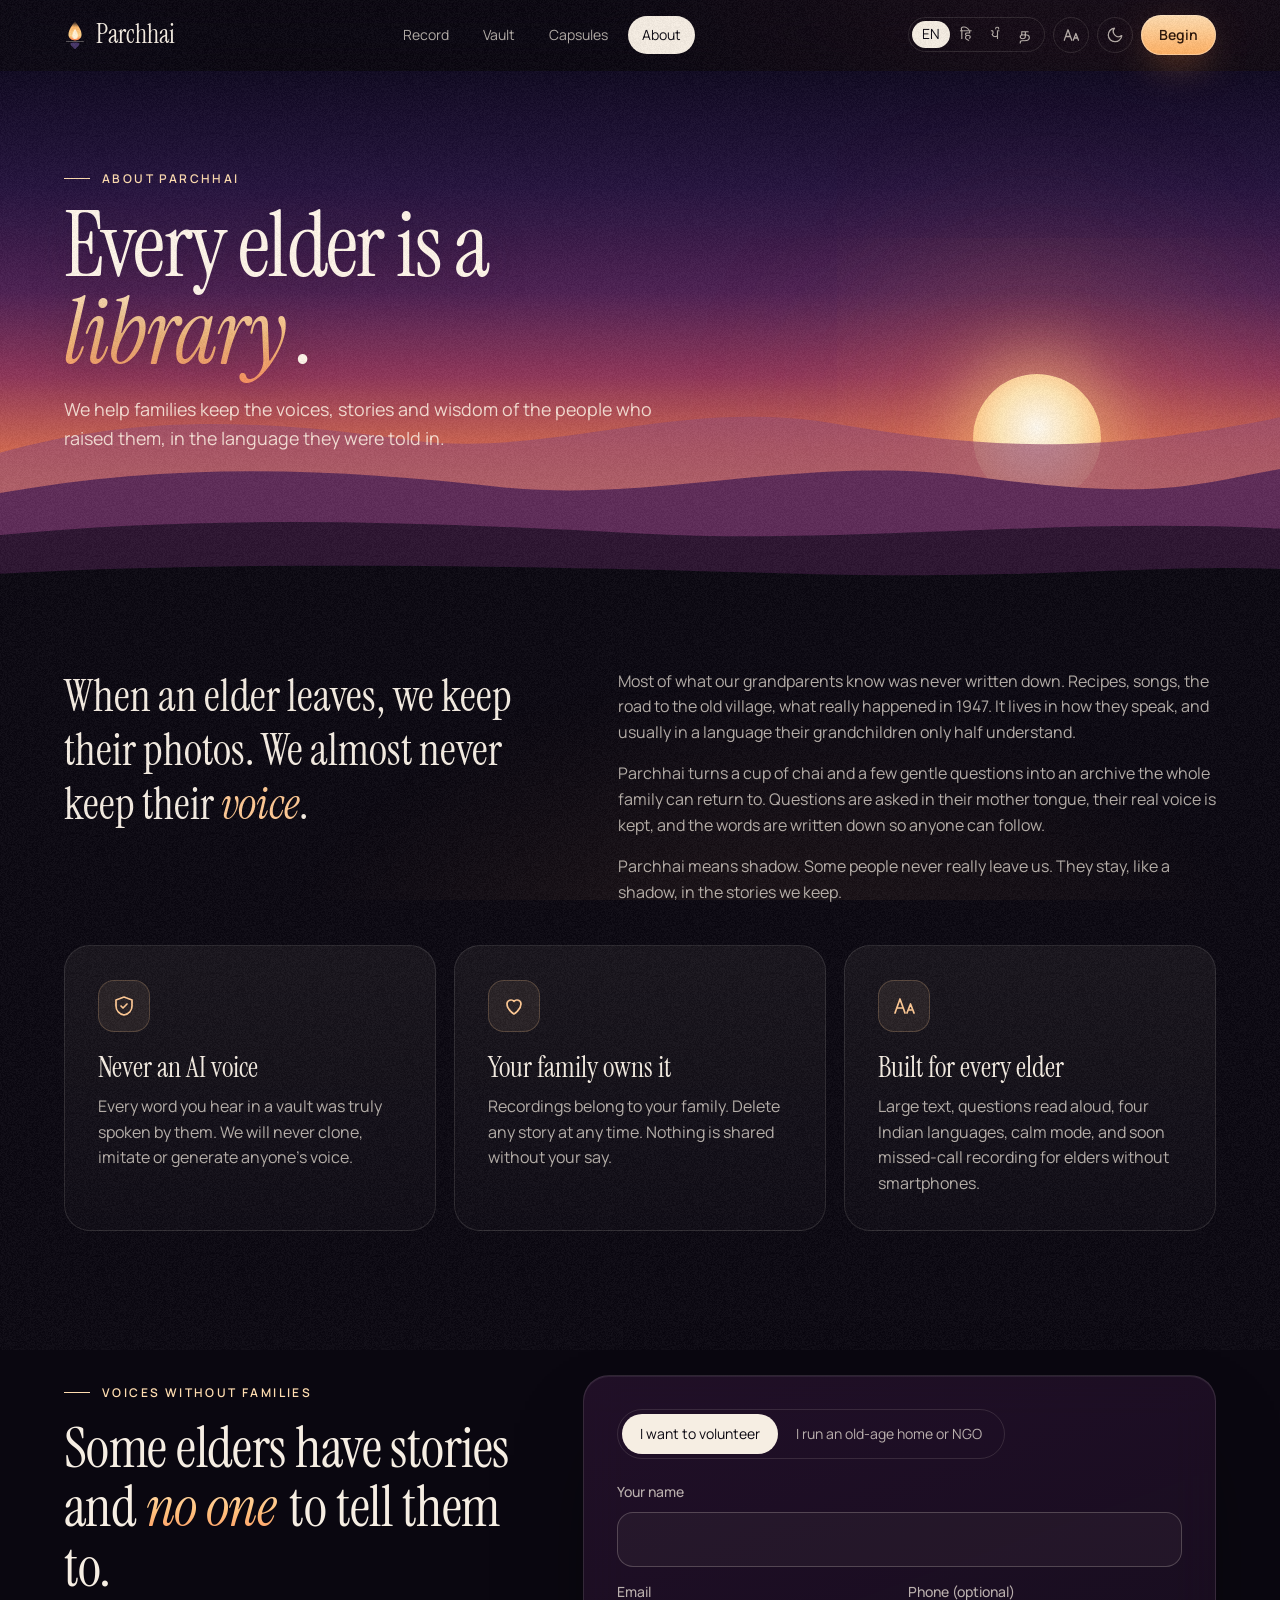
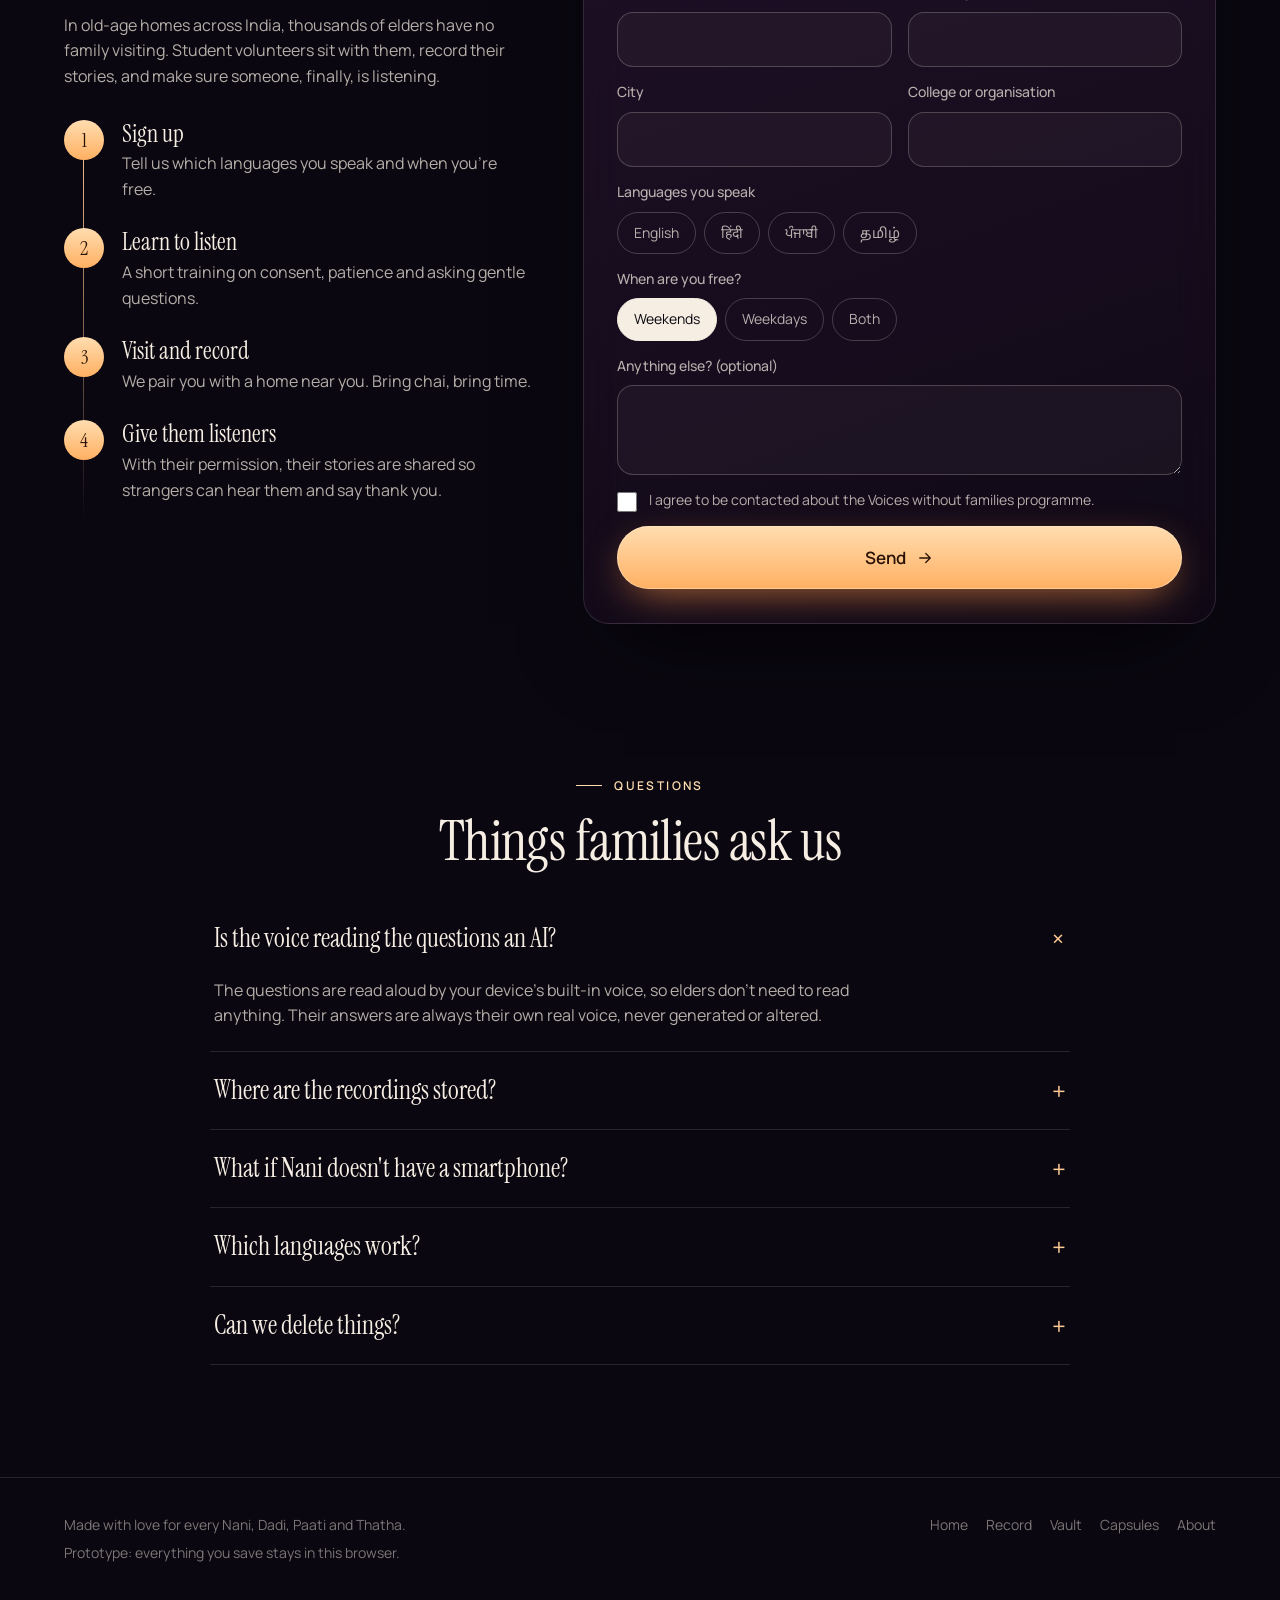
==== about.html @ 4f020696 "Add about page with promises, volunteer sign-up and FAQs Mission, three promises (never an AI voice," ====
<!doctype html>
<html lang="en" data-title="ab.title">
<head>
<meta charset="utf-8">
<meta name="viewport" content="width=device-width, initial-scale=1">
<title>About · Parchhai</title>
<link rel="icon" href="assets/img/favicon.svg" type="image/svg+xml">
<link rel="preconnect" href="https://fonts.googleapis.com">
<link rel="preconnect" href="https://fonts.gstatic.com" crossorigin>
<link href="https://fonts.googleapis.com/css2?family=Instrument+Serif:ital@0;1&family=Manrope:wght@400;500;600;700&display=swap" rel="stylesheet">
<link href="https://fonts.googleapis.com/css2?family=Tiro+Devanagari+Hindi&family=Tiro+Gurmukhi&family=Tiro+Tamil&family=Noto+Sans+Devanagari:wght@400;500;600&family=Noto+Sans+Gurmukhi:wght@400;500;600&family=Noto+Sans+Tamil:wght@400;500;600&display=swap" rel="stylesheet">
<link rel="stylesheet" href="assets/css/app.css">
<style>
  .mission { display: grid; grid-template-columns: minmax(0, .9fr) minmax(0, 1.1fr); gap: clamp(28px, 5vw, 80px); align-items: start; }
  .mission .big { font-family: var(--display); font-size: clamp(28px, 3.4vw, 46px); line-height: 1.25; }
  html:not([lang="en"]) .mission .big { line-height: 1.5; font-size: clamp(24px, 2.8vw, 38px); }
  .mission .big em { font-style: italic; color: var(--peach); }
  .mission p + p { margin-top: 16px; }
  .promises { display: grid; grid-template-columns: repeat(3, minmax(0, 1fr)); gap: 18px; margin-top: 40px; }
  .promise .ic { width: 52px; height: 52px; border-radius: 16px; display: grid; place-items: center; color: var(--peach);
    background: rgba(255, 201, 148, .08); border: 1px solid rgba(255, 201, 148, .22); }
  .promise .ic svg { width: 24px; height: 24px; }
  .promise h3 { margin-top: 20px; }
  .promise p { margin-top: 10px; }

  .vol { display: grid; grid-template-columns: minmax(0, .85fr) minmax(0, 1.15fr); gap: clamp(24px, 4vw, 56px); align-items: start; }
  .timeline { list-style: none; margin-top: 30px; position: relative; }
  .timeline::before { content: ""; position: absolute; left: 19px; top: 8px; bottom: 8px; width: 1px; background: linear-gradient(var(--peach), transparent); }
  .timeline li { position: relative; padding: 0 0 26px 58px; }
  .timeline li b { position: absolute; left: 0; top: 0; width: 40px; height: 40px; border-radius: 50%; display: grid; place-items: center;
    font-family: "Instrument Serif", Georgia, serif; font-weight: 400; font-size: 20px; color: #2a1306; background: linear-gradient(180deg, #FFDDB0, var(--saffron)); }
  .timeline h3 { font-size: 24px; }
  .timeline p { margin-top: 4px; }
  .seg { display: inline-flex; padding: 4px; border-radius: 999px; border: 1px solid var(--line); margin-bottom: 22px; flex-wrap: wrap; }
  .seg button { padding: 9px 18px; border-radius: 999px; font-size: 14px; color: var(--ink-2); }
  .seg button[aria-pressed="true"] { background: var(--ink); color: var(--bg); }
  .langs-pick { display: flex; flex-wrap: wrap; gap: 8px; }
  .thanks { text-align: center; padding: 30px 10px; }
  .thanks .orb { width: 90px; height: 90px; }
  .thanks h2 { margin-top: 22px; }

  .faq { max-width: 860px; margin: 30px auto 0; }
  .faq details { border-bottom: 1px solid var(--line); }
  .faq summary { list-style: none; cursor: pointer; display: flex; justify-content: space-between; align-items: center; gap: 16px; padding: 22px 4px;
    font-family: var(--display); font-size: clamp(21px, 2vw, 26px); line-height: 1.3; }
  .faq summary::-webkit-details-marker { display: none; }
  .faq summary::after { content: "+"; font-family: var(--body); font-size: 24px; color: var(--peach); transition: transform .3s; flex: none; }
  .faq details[open] summary::after { transform: rotate(45deg); }
  .faq details p { padding: 0 4px 22px; color: var(--ink-2); max-width: 70ch; }
  .center { text-align: center; }
  @media (max-width: 900px) { .mission, .vol { grid-template-columns: 1fr; } .promises { grid-template-columns: 1fr; } }
</style>
</head>
<body data-page="about">
<main>
  <header class="page-hero">
    <div class="wrap">
      <span class="kicker" data-i18n="ab.kicker"></span>
      <h1 data-i18n="ab.h1"></h1>
      <p class="lede" data-i18n="ab.lede"></p>
    </div>
  </header>

  <section class="section">
    <div class="wrap mission">
      <p class="big reveal" data-i18n="ab.big"></p>
      <div class="muted reveal" style="--d:.1s"><p data-i18n="ab.p1"></p><p data-i18n="ab.p2"></p><p data-i18n="ab.p3"></p></div>
    </div>
    <div class="wrap promises">
      <article class="card lift promise reveal"><div class="ic"><span data-icon="shield"></span></div><h3 data-i18n="ab.pr1t"></h3><p class="muted" data-i18n="ab.pr1"></p></article>
      <article class="card lift promise reveal" style="--d:.1s"><div class="ic"><span data-icon="heart"></span></div><h3 data-i18n="ab.pr2t"></h3><p class="muted" data-i18n="ab.pr2"></p></article>
      <article class="card lift promise reveal" style="--d:.2s"><div class="ic"><span data-icon="elder"></span></div><h3 data-i18n="ab.pr3t"></h3><p class="muted" data-i18n="ab.pr3"></p></article>
    </div>
  </section>

  <section class="section" id="volunteer">
    <div class="wrap vol">
      <div class="reveal">
        <span class="kicker" data-i18n="ab.vk"></span>
        <h2 style="margin-top:16px" data-i18n="ab.vt"></h2>
        <p class="muted" style="margin-top:16px" data-i18n="ab.vp"></p>
        <ol class="timeline">
          <li><b>1</b><h3 data-i18n="ab.s1t"></h3><p class="muted" data-i18n="ab.s1"></p></li>
          <li><b>2</b><h3 data-i18n="ab.s2t"></h3><p class="muted" data-i18n="ab.s2"></p></li>
          <li><b>3</b><h3 data-i18n="ab.s3t"></h3><p class="muted" data-i18n="ab.s3"></p></li>
          <li><b>4</b><h3 data-i18n="ab.s4t"></h3><p class="muted" data-i18n="ab.s4"></p></li>
        </ol>
      </div>
      <div class="card glass reveal" style="--d:.1s" id="vol-card">
        <form id="vol-form" novalidate>
          <div class="seg" role="group" id="role">
            <button type="button" aria-pressed="true" data-r="volunteer" data-i18n="ab.rVol"></button>
            <button type="button" aria-pressed="false" data-r="home" data-i18n="ab.rHome"></button>
          </div>
          <div class="stack">
            <label class="field"><span id="l-name" data-i18n="ab.name"></span><input class="input" id="v-name" autocomplete="name" required></label>
            <div class="grid-2">
              <label class="field"><span data-i18n="ab.email"></span><input class="input" id="v-email" type="email" autocomplete="email" required></label>
              <label class="field"><span data-i18n="ab.phone"></span><input class="input" id="v-phone" type="tel" autocomplete="tel" inputmode="tel"></label>
            </div>
            <div class="grid-2">
              <label class="field"><span data-i18n="ab.city"></span><input class="input" id="v-city" autocomplete="address-level2"></label>
              <label class="field"><span id="l-org" data-i18n="ab.org"></span><input class="input" id="v-org"></label>
            </div>
            <div class="field"><span data-i18n="ab.speaks"></span><div class="langs-pick" id="v-langs"></div></div>
            <div class="field" id="when-field"><span data-i18n="ab.when"></span><div class="chips" id="v-when"></div></div>
            <label class="field"><span data-i18n="ab.msg"></span><textarea class="textarea" id="v-msg" style="min-height:90px"></textarea></label>
            <label class="check"><input type="checkbox" id="v-ok"><span class="muted small" data-i18n="ab.ok"></span></label>
            <button class="btn btn-primary btn-lg" type="submit" style="width:100%"><span data-i18n="ab.send"></span><span data-icon="arrow"></span></button>
          </div>
        </form>
        <div class="thanks" id="thanks" hidden><div class="orb"></div><h2 data-i18n="ab.thxT"></h2><p class="muted" style="margin-top:12px" data-i18n="ab.thx"></p></div>
      </div>
    </div>
  </section>

  <section class="section">
    <div class="wrap center"><span class="kicker" data-i18n="ab.fk"></span><h2 style="margin-top:16px" data-i18n="ab.ft"></h2></div>
    <div class="faq" id="faq"></div>
  </section>
</main>

<script src="assets/js/core.js"></script>
<script src="assets/js/db.js"></script>
<script src="assets/js/pages/about.js"></script>
</body>
</html>
---- assets/css/app.css ----
/* =========================================================
   Parchhai: shared design system for the app pages
   Night ink, dawn light, ivory type.
   ========================================================= */
:root {
  --bg: #0a0710;
  --bg-2: #120c18;
  --surface: rgba(255, 244, 232, .045);
  --surface-2: rgba(255, 244, 232, .08);
  --ink: #F6EEE3;
  --ink-2: rgba(246, 238, 227, .72);
  --ink-3: rgba(246, 238, 227, .48);
  --line: rgba(246, 238, 227, .12);
  --line-2: rgba(246, 238, 227, .22);
  --peach: #FFC994;
  --saffron: #FFB062;
  --ember: #FF8A5C;
  --rose: #E8768A;
  --dusk: #8E6BD0;
  --ok: #8FD9A8;
  --danger: #FF7A70;
  --dawn: linear-gradient(180deg, #0e0820 0%, #24123d 22%, #4d2052 42%, #8f3558 58%, #d0664f 72%, #f19a5c 84%, #f8c27f 94%);
  --glow: 0 30px 80px -30px rgba(255, 150, 90, .45);
  --display: "Instrument Serif", "Tiro Devanagari Hindi", "Tiro Gurmukhi", "Tiro Tamil", Georgia, serif;
  --body: "Manrope", "Noto Sans Devanagari", "Noto Sans Gurmukhi", "Noto Sans Tamil", system-ui, sans-serif;
  --gutter: clamp(16px, 5vw, 64px);
  --radius: 26px;
}

* { box-sizing: border-box; margin: 0; padding: 0; }
html { -webkit-text-size-adjust: 100%; scroll-behavior: smooth; }
html.elder { font-size: 125%; }
body { background: var(--bg); color: var(--ink); font-family: var(--body); line-height: 1.6; min-height: 100svh; overflow-x: hidden; }
html:not([lang="en"]) body { line-height: 1.75; }
a { color: inherit; }
button, input, select, textarea { font: inherit; color: inherit; }
button { background: none; border: 0; cursor: pointer; }
img { max-width: 100%; display: block; }
:focus-visible { outline: 2px solid var(--peach); outline-offset: 3px; border-radius: 8px; }
.sr-only { position: absolute; width: 1px; height: 1px; overflow: hidden; clip: rect(0 0 0 0); white-space: nowrap; }
[hidden] { display: none !important; }

/* soft ambient light behind everything */
body::before { content: ""; position: fixed; inset: 0; z-index: -2; pointer-events: none;
  background:
    radial-gradient(900px 600px at 85% -10%, rgba(232, 118, 138, .14), transparent 60%),
    radial-gradient(800px 600px at -10% 30%, rgba(142, 107, 208, .12), transparent 60%),
    radial-gradient(900px 700px at 60% 120%, rgba(255, 176, 98, .10), transparent 60%); }
body::after { content: ""; position: fixed; inset: -50%; z-index: 100; pointer-events: none; opacity: .045;
  background-image: var(--grain); animation: grain 1s steps(5) infinite; }
@keyframes grain { 0%{transform:translate(0,0)} 25%{transform:translate(-2%,3%)} 50%{transform:translate(3%,-1%)} 75%{transform:translate(-3%,-2%)} 100%{transform:translate(0,0)} }

/* ---------- nav ---------- */
.nav { position: sticky; top: 0; z-index: 50; display: flex; align-items: center; justify-content: space-between; gap: 12px;
  padding: 14px var(--gutter); background: rgba(10, 7, 16, .55); backdrop-filter: blur(16px) saturate(1.2);
  -webkit-backdrop-filter: blur(16px) saturate(1.2); border-bottom: 1px solid transparent; transition: border-color .3s, background .3s; }
.nav.solid { border-bottom-color: var(--line); background: rgba(10, 7, 16, .78); }
.brand { display: flex; align-items: center; gap: 10px; text-decoration: none; flex: none; }
.brand svg { width: 22px; height: 30px; }
.brand b { font-family: "Instrument Serif", Georgia, serif; font-weight: 400; font-size: 26px; }
.nav-links { display: flex; gap: 6px; }
.nav-links a { text-decoration: none; font-size: 14px; color: var(--ink-2); padding: 8px 14px; border-radius: 999px; transition: color .2s, background .2s; }
.nav-links a:hover { color: var(--ink); background: var(--surface); }
.nav-links a[aria-current="page"] { color: var(--bg); background: var(--ink); }
.tools { display: flex; align-items: center; gap: 8px; }
.langs { display: flex; border: 1px solid var(--line); border-radius: 999px; padding: 3px; }
.langs button { padding: 5px 10px; border-radius: 999px; font-size: 14px; color: var(--ink-2); line-height: 1.2; transition: background .3s, color .3s; }
.langs button[aria-pressed="true"] { background: var(--ink); color: var(--bg); }
.icon-btn { width: 36px; height: 36px; border-radius: 50%; border: 1px solid var(--line); display: grid; place-items: center; color: var(--ink-2);
  transition: border-color .3s, color .3s, background .3s; flex: none; }
.icon-btn:hover, .icon-btn[aria-pressed="true"] { border-color: var(--peach); color: var(--peach); }
.icon-btn svg { width: 18px; height: 18px; }

/* bottom tab bar on phones */
.tabbar { display: none; }
@media (max-width: 860px) {
  .nav-links { display: none; }
  .tabbar { position: fixed; left: 12px; right: 12px; bottom: 12px; z-index: 60; display: grid; grid-template-columns: repeat(4, 1fr);
    padding: 6px; border-radius: 22px; background: rgba(18, 12, 24, .82); border: 1px solid var(--line);
    backdrop-filter: blur(18px); -webkit-backdrop-filter: blur(18px); box-shadow: 0 20px 50px -20px rgba(0, 0, 0, .8); }
  .tabbar a { display: flex; flex-direction: column; align-items: center; gap: 2px; padding: 8px 4px; border-radius: 16px; text-decoration: none;
    font-size: 11px; color: var(--ink-3); line-height: 1.2; text-align: center; }
  .tabbar a svg { width: 22px; height: 22px; }
  .tabbar a[aria-current="page"] { color: var(--bg); background: var(--ink); }
  body { padding-bottom: 96px; }
}
@media (max-width: 480px) { .nav .btn { display: none; } .brand b { font-size: 22px; } .langs button { padding: 5px 8px; font-size: 13px; } }

/* ---------- buttons ---------- */
.btn { display: inline-flex; align-items: center; justify-content: center; gap: 10px; padding: 14px 24px; border-radius: 999px; font-weight: 600;
  font-size: 15px; text-decoration: none; transition: transform .3s cubic-bezier(.2,.8,.2,1), box-shadow .3s, background .3s, border-color .3s, opacity .3s;
  white-space: nowrap; }
.btn svg { width: 18px; height: 18px; flex: none; }
.btn-primary { background: linear-gradient(180deg, #FFDDB0, var(--saffron)); color: #2a1306;
  box-shadow: inset 0 0 0 1px rgba(255, 236, 210, .45), 0 12px 40px -12px rgba(255, 150, 70, .75); }
.btn-primary:hover { transform: translateY(-2px); box-shadow: inset 0 0 0 1px rgba(255,236,210,.6), 0 18px 56px -12px rgba(255,150,70,.95); }
.btn-ghost { border: 1px solid var(--line-2); background: var(--surface); }
.btn-ghost:hover { border-color: rgba(255, 201, 148, .55); background: rgba(255, 201, 148, .07); }
.btn-quiet { color: var(--ink-2); padding-inline: 14px; }
.btn-quiet:hover { color: var(--ink); }
.btn-danger { color: var(--danger); border: 1px solid rgba(255, 122, 112, .35); }
.btn[disabled], .btn[aria-disabled="true"] { opacity: .45; pointer-events: none; }
.btn-sm { padding: 9px 16px; font-size: 14px; }
.btn-lg { padding: 18px 32px; font-size: 17px; }
.nav .btn { padding: 9px 18px; font-size: 14px; }

/* ---------- page hero: a slice of dawn ---------- */
.page-hero { position: relative; isolation: isolate; overflow: hidden; padding: clamp(56px, 10vh, 110px) var(--gutter) clamp(110px, 16vh, 170px); }
.page-hero .sky { position: absolute; inset: 0; z-index: -3; background: var(--dawn); }
.page-hero .sun { position: absolute; z-index: -2; right: 14%; bottom: 18%; width: clamp(90px, 10vw, 150px); aspect-ratio: 1; border-radius: 50%;
  background: radial-gradient(circle at 50% 42%, #fffaf0 0%, #ffe6b5 40%, #ffc27e 72%, #ff9b63 100%);
  box-shadow: 0 0 60px 20px rgba(255, 200, 130, .5), 0 0 200px 90px rgba(255, 140, 90, .3); animation: rise 3s cubic-bezier(.2,.7,.2,1) both; }
@keyframes rise { from { transform: translateY(40px); opacity: .4; } }
.page-hero .hills { position: absolute; left: 0; right: 0; bottom: -1px; width: 100%; height: 46%; z-index: -1; }
.page-hero .wrap { position: relative; }
.page-hero h1 { font-family: var(--display); font-weight: 400; font-size: clamp(44px, 7vw, 104px); line-height: .98; letter-spacing: -.02em; margin-top: 14px;
  color: #FFF6EA; text-shadow: 0 6px 40px rgba(40, 10, 50, .35); max-width: 16ch; }
html:not([lang="en"]) .page-hero h1 { line-height: 1.25; letter-spacing: 0; font-size: clamp(38px, 5.6vw, 84px); }
.page-hero h1 em, h2 em { font-style: italic; padding-right: .08em; background: linear-gradient(180deg, #FFF0D2, #FFC27E 55%, #FF8F5E);
  -webkit-background-clip: text; background-clip: text; color: transparent; }
.page-hero .lede { color: rgba(255, 240, 226, .88); max-width: 54ch; margin-top: 18px; font-size: clamp(16px, 1.4vw, 19px); }

/* ---------- layout ---------- */
.wrap { max-width: 1200px; margin: 0 auto; }
main { position: relative; }
.section { padding: clamp(48px, 8vh, 96px) var(--gutter); }
.overlap { margin-top: clamp(-90px, -9vh, -60px); position: relative; z-index: 2; }
.kicker { display: inline-flex; align-items: center; gap: 12px; font-size: 12px; letter-spacing: .2em; text-transform: uppercase; color: #FFDDB0; font-weight: 600; }
html:not([lang="en"]) .kicker { letter-spacing: .03em; font-size: 14px; }
.kicker::before { content: ""; width: 26px; height: 1px; background: currentColor; }
h2 { font-family: var(--display); font-weight: 400; font-size: clamp(32px, 4.4vw, 60px); line-height: 1.06; letter-spacing: -.01em; }
html:not([lang="en"]) h2 { line-height: 1.3; font-size: clamp(28px, 3.8vw, 50px); }
h3 { font-family: var(--display); font-weight: 400; font-size: clamp(24px, 2.2vw, 32px); line-height: 1.15; }
.muted { color: var(--ink-2); }
.faint { color: var(--ink-3); }
.small { font-size: 14px; }
.row { display: flex; align-items: center; gap: 12px; flex-wrap: wrap; }
.spread { display: flex; align-items: center; justify-content: space-between; gap: 16px; flex-wrap: wrap; }
.stack > * + * { margin-top: 14px; }

/* ---------- surfaces ---------- */
.card { position: relative; border: 1px solid var(--line); border-radius: var(--radius); padding: clamp(20px, 2.6vw, 34px);
  background: linear-gradient(180deg, rgba(255, 244, 232, .055), rgba(255, 244, 232, .02)); overflow: hidden; isolation: isolate; }
.card.glass { background: linear-gradient(160deg, rgba(42, 20, 48, .72), rgba(18, 10, 24, .7)); backdrop-filter: blur(22px) saturate(1.25);
  -webkit-backdrop-filter: blur(22px) saturate(1.25); box-shadow: 0 40px 90px -40px rgba(0, 0, 0, .8), inset 0 1px 0 rgba(255, 255, 255, .07); }
.card.lift { transition: transform .4s cubic-bezier(.2,.8,.2,1), border-color .3s; }
.card.lift:hover { transform: translateY(-3px); border-color: var(--line-2); }
.card::before { content: ""; position: absolute; inset: 0; z-index: -1; opacity: 0; transition: opacity .4s;
  background: radial-gradient(380px circle at var(--cx, 50%) var(--cy, 50%), rgba(255, 201, 148, .12), transparent 60%); }
.card:hover::before { opacity: 1; }
.tag { display: inline-flex; align-items: center; gap: 6px; font-size: 12px; padding: 5px 11px; border-radius: 999px; border: 1px solid var(--line-2);
  color: var(--ink-2); white-space: nowrap; }
.tag.warm { color: #FFDDB0; border-color: rgba(255, 201, 148, .35); background: rgba(255, 201, 148, .06); }
.avatar { width: 56px; height: 56px; border-radius: 50%; flex: none; display: grid; place-items: center; overflow: hidden;
  font-family: var(--display); font-size: 24px; color: #FFE8C8; background: radial-gradient(circle at 50% 30%, #5a2c4c, #1e1020);
  box-shadow: 0 0 0 1px rgba(255, 201, 148, .3), 0 10px 30px -10px rgba(255, 140, 90, .5); }
.avatar img { width: 100%; height: 100%; object-fit: cover; }
.avatar.xl { width: 132px; height: 132px; font-size: 56px; box-shadow: 0 0 0 1px rgba(255, 201, 148, .4), 0 0 0 8px rgba(255, 201, 148, .07), 0 30px 70px -20px rgba(255, 140, 90, .6); }

/* ---------- forms ---------- */
.field { display: flex; flex-direction: column; gap: 8px; }
.field > span, .label { font-size: 14px; color: var(--ink-2); font-weight: 500; }
.input, .select, .textarea { width: 100%; padding: 14px 16px; border-radius: 16px; border: 1px solid var(--line-2); background: rgba(255, 244, 232, .04);
  color: var(--ink); transition: border-color .2s, background .2s, box-shadow .2s; }
.input::placeholder, .textarea::placeholder { color: var(--ink-3); }
.input:focus, .select:focus, .textarea:focus { outline: none; border-color: rgba(255, 201, 148, .6); background: rgba(255, 244, 232, .07);
  box-shadow: 0 0 0 4px rgba(255, 201, 148, .1); }
.select { appearance: none; background-image: linear-gradient(45deg, transparent 50%, var(--ink-2) 50%), linear-gradient(135deg, var(--ink-2) 50%, transparent 50%);
  background-position: calc(100% - 22px) 52%, calc(100% - 16px) 52%; background-size: 6px 6px; background-repeat: no-repeat; padding-right: 44px; }
.select option { background: #1a1020; }
.textarea { min-height: 120px; resize: vertical; line-height: 1.6; }
.grid-2 { display: grid; grid-template-columns: 1fr 1fr; gap: 16px; }
@media (max-width: 640px) { .grid-2 { grid-template-columns: 1fr; } }
.chips { display: flex; flex-wrap: wrap; gap: 8px; }
.chip { padding: 9px 16px; border-radius: 999px; border: 1px solid var(--line-2); font-size: 14px; color: var(--ink-2); transition: all .25s; background: transparent; }
.chip:hover { border-color: rgba(255, 201, 148, .5); color: var(--ink); }
.chip[aria-pressed="true"], .chip.on { background: var(--ink); color: var(--bg); border-color: var(--ink); }
.check { display: flex; gap: 12px; align-items: flex-start; cursor: pointer; }
.check input { width: 20px; height: 20px; accent-color: var(--saffron); margin-top: 3px; flex: none; }

/* ---------- motion ---------- */
.reveal { opacity: 0; transform: translateY(28px); filter: blur(8px);
  transition: opacity 1s cubic-bezier(.2,.7,.2,1), transform 1s cubic-bezier(.2,.7,.2,1), filter 1s; transition-delay: var(--d, 0s); }
.reveal.in { opacity: 1; transform: none; filter: none; }
[data-i18n] { transition: opacity .25s ease, filter .25s ease; }
.swapping [data-i18n] { opacity: 0; filter: blur(6px); }
html.calm *, html.calm *::before, html.calm *::after { animation: none !important; transition-duration: .01ms !important; transition-delay: 0s !important; }
html.calm .reveal { opacity: 1; transform: none; filter: none; }
@media (prefers-reduced-motion: reduce) { .reveal { opacity: 1; transform: none; filter: none; } }

/* ---------- toast + dialog ---------- */
.toast { position: fixed; left: 50%; bottom: 28px; z-index: 120; transform: translate(-50%, 20px); opacity: 0; pointer-events: none;
  padding: 14px 22px; border-radius: 999px; background: #F6EEE3; color: #1a0f14; font-weight: 600; font-size: 15px;
  box-shadow: 0 20px 50px -15px rgba(0, 0, 0, .7); transition: opacity .35s, transform .35s cubic-bezier(.2,.8,.2,1); max-width: calc(100% - 32px); text-align: center; }
.toast.on { opacity: 1; transform: translate(-50%, 0); }
@media (max-width: 860px) { .toast { bottom: 108px; } }
dialog.sheet { margin: auto; width: min(720px, calc(100% - 24px)); max-height: calc(100svh - 48px); border: 1px solid var(--line-2); border-radius: 30px;
  padding: 0; color: var(--ink); background: linear-gradient(160deg, #23122a, #120a18); box-shadow: 0 50px 120px -30px rgba(0, 0, 0, .9); }
dialog.sheet::backdrop { background: rgba(6, 3, 10, .7); backdrop-filter: blur(6px); }
dialog.sheet[open] { animation: sheet .5s cubic-bezier(.2,.8,.2,1); }
@keyframes sheet { from { opacity: 0; transform: translateY(30px) scale(.98); } }
.sheet-body { padding: clamp(22px, 3vw, 36px); overflow-y: auto; max-height: calc(100svh - 48px); }
.sheet-close { position: absolute; top: 14px; right: 14px; }

/* ---------- empty state ---------- */
.empty { text-align: center; padding: clamp(40px, 7vw, 80px) 20px; }
.empty h2 { max-width: 18ch; margin: 18px auto 0; }
.empty p { max-width: 46ch; margin: 14px auto 0; }
.empty .row { justify-content: center; margin-top: 26px; }
.orb { width: 120px; height: 120px; margin: 0 auto; border-radius: 50%;
  background: radial-gradient(circle at 50% 40%, #fff3dc, #ffc27e 45%, #ff8f5e 75%, transparent 76%);
  box-shadow: 0 0 60px 10px rgba(255, 170, 110, .45), 0 0 160px 60px rgba(232, 118, 138, .18); animation: breathe 5s ease-in-out infinite; }
@keyframes breathe { 50% { transform: scale(1.05); box-shadow: 0 0 80px 18px rgba(255, 170, 110, .55), 0 0 200px 80px rgba(232, 118, 138, .22); } }

/* ---------- footer ---------- */
.foot { margin-top: 40px; padding: 36px var(--gutter); border-top: 1px solid var(--line); color: var(--ink-3); font-size: 14px; }
.foot .wrap { display: flex; justify-content: space-between; gap: 16px 32px; flex-wrap: wrap; }
.foot nav { display: flex; gap: 18px; flex-wrap: wrap; }
.foot a { text-decoration: none; } .foot a:hover { color: var(--ink); }

/* audio waveform bars, shared */
.wave { display: flex; align-items: center; gap: 2px; height: 40px; min-width: 0; flex: 1; cursor: pointer; }
.wave i { flex: 1; min-width: 2px; border-radius: 2px; background: rgba(246, 238, 227, .2); height: var(--h, 40%); transition: background .15s; }
.wave i.done { background: linear-gradient(180deg, #FFE0B0, var(--saffron)); }
.play { width: 46px; height: 46px; border-radius: 50%; flex: none; display: grid; place-items: center; color: #2a1306;
  background: linear-gradient(180deg, #FFDDB0, var(--saffron)); box-shadow: 0 10px 30px -10px rgba(255, 150, 70, .8); transition: transform .25s; }
.play:hover { transform: scale(1.06); }
.play svg { width: 18px; height: 18px; }
.play[disabled] { opacity: .4; pointer-events: none; }
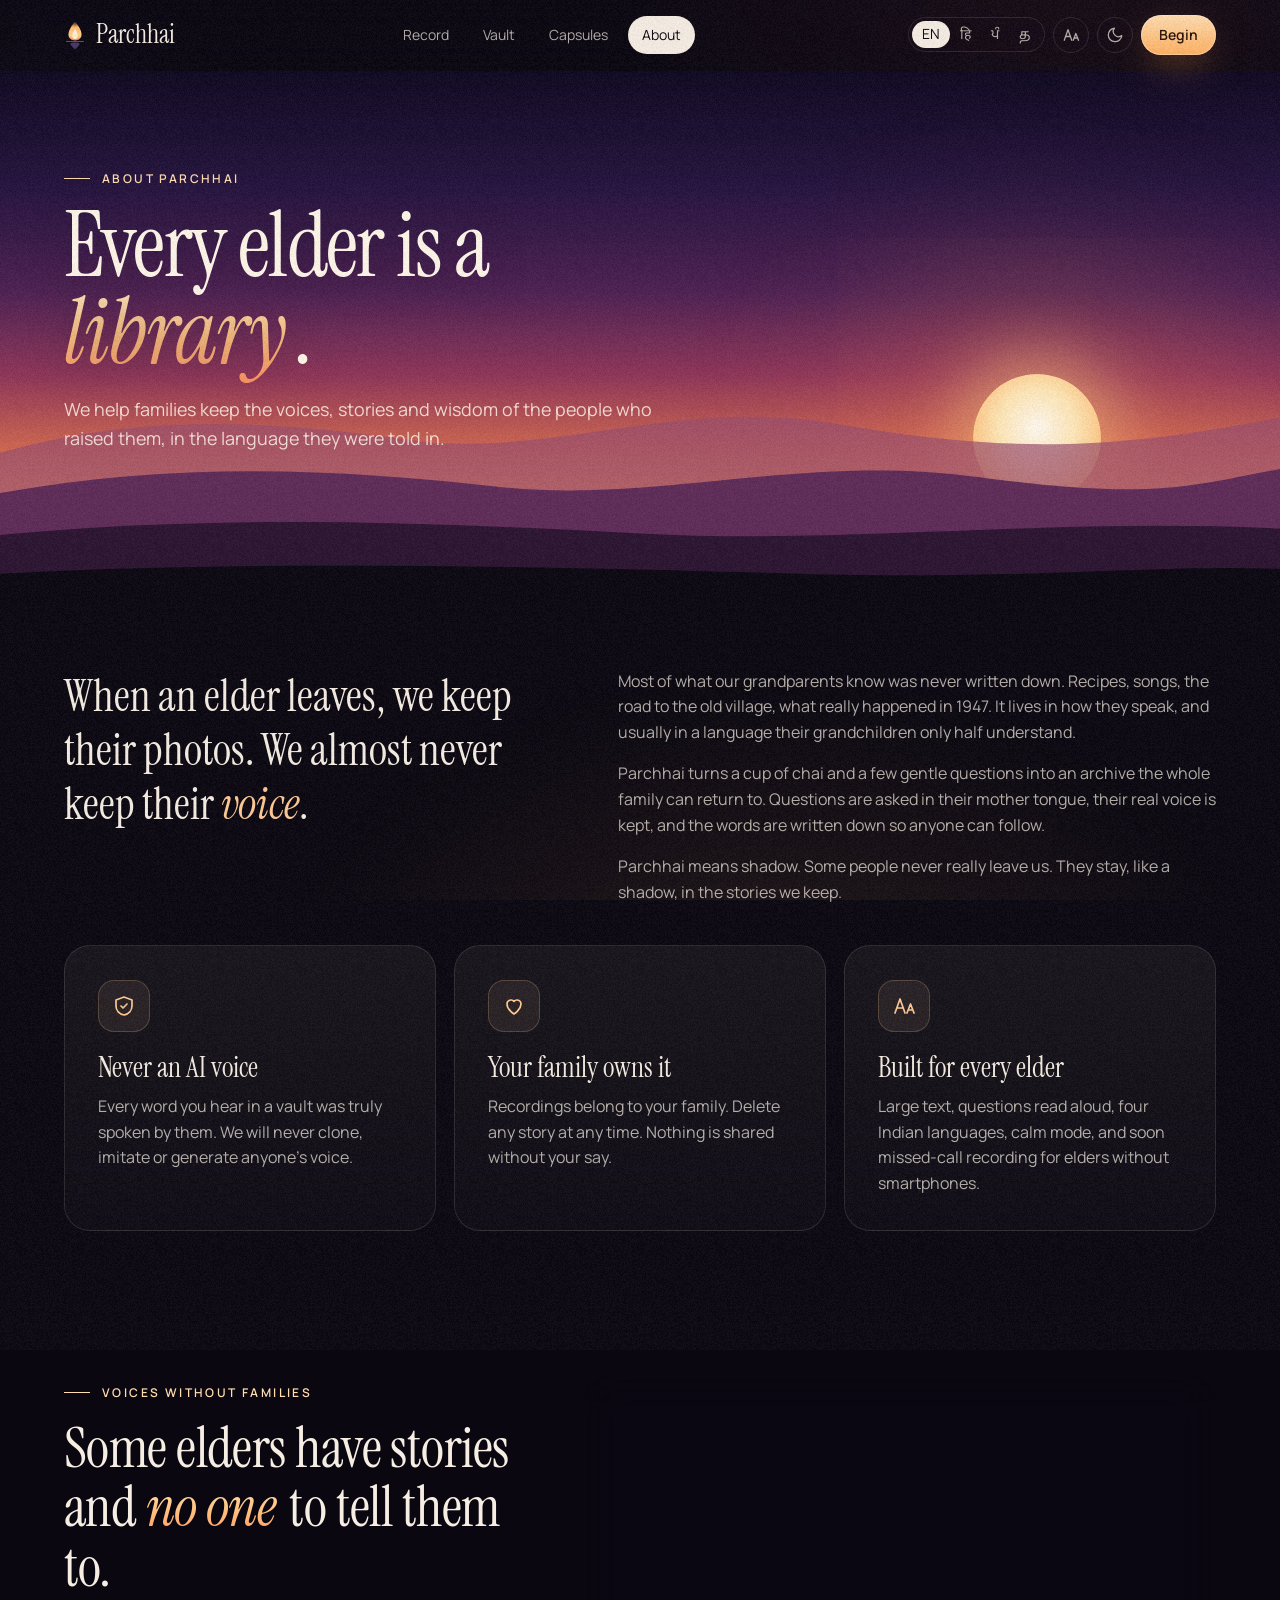
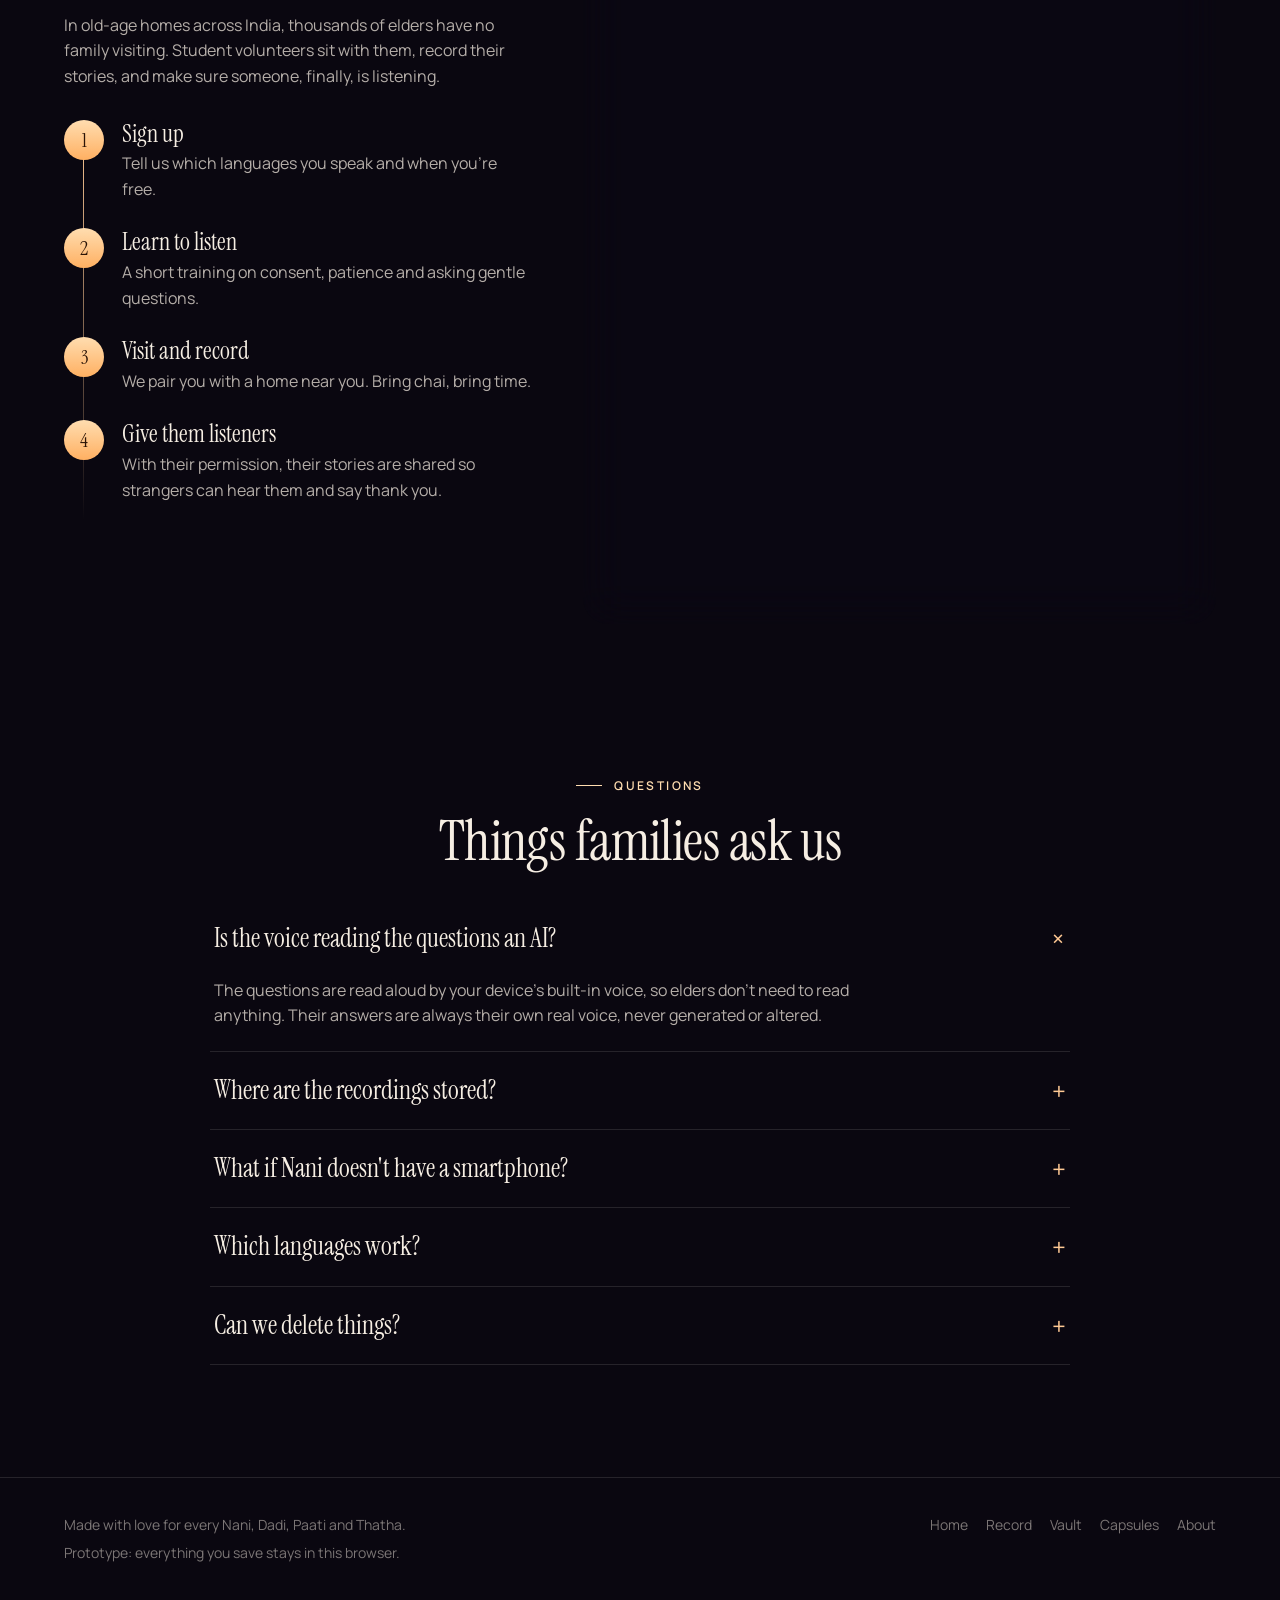
==== commit 50d8ee64: "Add Supabase backend: accounts, family sharing and cloud audio - supabase/migrations/0001_init.sql: " ====
--- a/about.html
+++ b/about.html
@@ -120,6 +120,8 @@
   </section>
 </main>
 
+<script src="assets/js/config.js"></script>
+<script src="assets/vendor/supabase-js@2.45.4/supabase.js"></script>
 <script src="assets/js/core.js"></script>
 <script src="assets/js/db.js"></script>
 <script src="assets/js/pages/about.js"></script>
